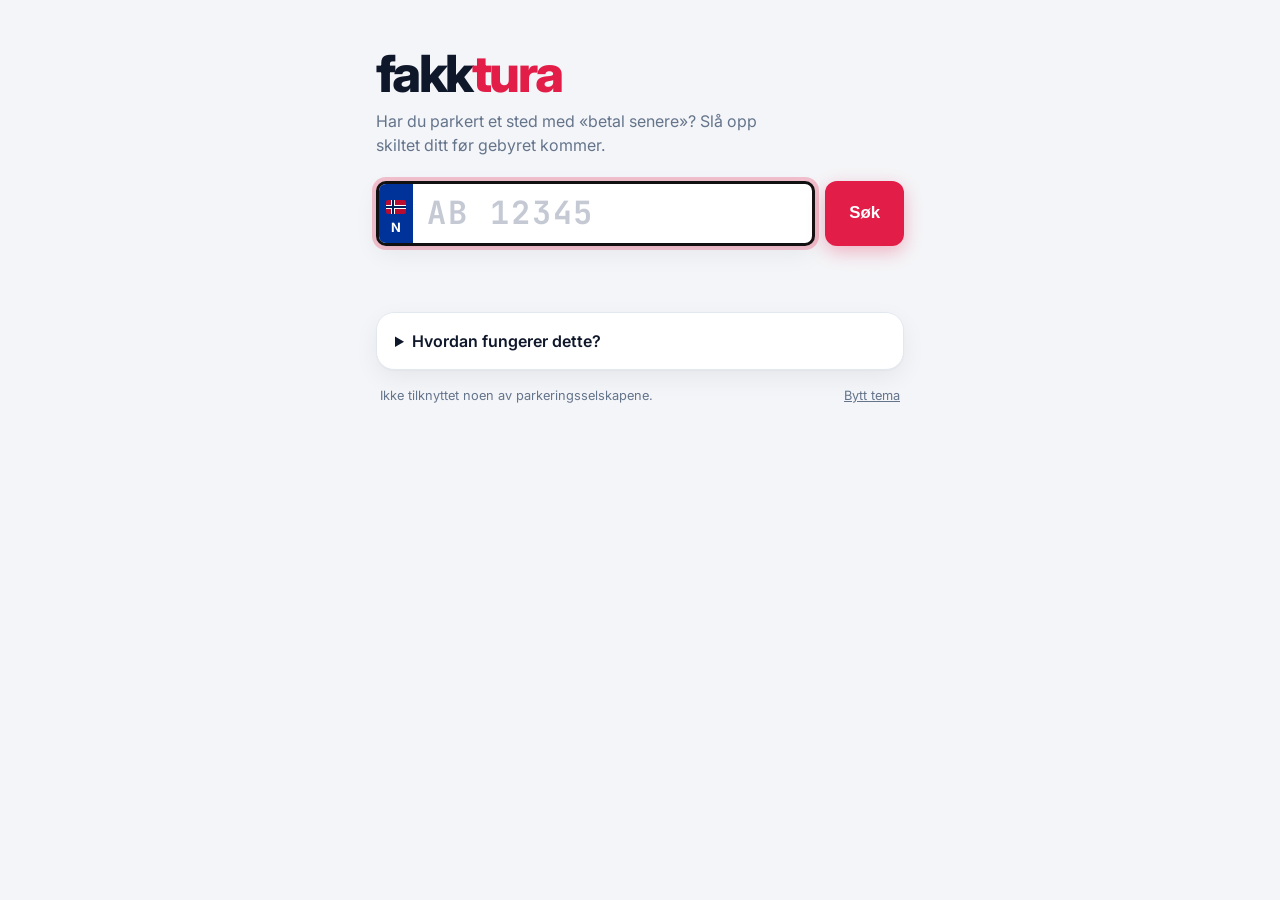
==== site/index.html @ 586b5e00 "Rebuild as static site on Cloudflare Pages Replace the Flask app with a static site (site/) and a Pa" ====
<!doctype html>
<html lang="nb">
<head>
  <meta charset="utf-8">
  <meta name="viewport" content="width=device-width, initial-scale=1">
  <title>Fakktura – sjekk ubetalt parkering</title>
  <meta name="description" content="Slå opp bilskiltet ditt hos norske parkeringsselskaper og betal før fakturagebyret kommer.">
  <meta name="theme-color" content="#0f172a">
  <link rel="icon" href="favicon.svg" type="image/svg+xml">
  <link rel="preconnect" href="https://fonts.googleapis.com">
  <link rel="preconnect" href="https://fonts.gstatic.com" crossorigin>
  <link href="https://fonts.googleapis.com/css2?family=Inter:wght@400;500;600;700;800&family=JetBrains+Mono:wght@700&display=swap" rel="stylesheet">
  <link rel="stylesheet" href="styles.css">
  <!-- Plain (non-module) scripts so the page also works when opened from disk (file://). -->
  <script defer src="config.js"></script>
  <script defer src="providers.js"></script>
  <script defer src="app.js"></script>
</head>
<body>
  <main class="shell">
    <header class="brand">
      <h1>fakk<span>tura</span></h1>
      <p>Har du parkert et sted med «betal senere»? Slå opp skiltet ditt før gebyret kommer.</p>
    </header>

    <form id="search" class="search" autocomplete="off" novalidate>
      <label class="plate" for="plate">
        <span class="plate__eu" aria-hidden="true"><span class="plate__flag"></span>N</span>
        <input id="plate" name="plate" inputmode="text" autocapitalize="characters" spellcheck="false"
               maxlength="9" placeholder="AB 12345" aria-label="Registreringsnummer" required>
      </label>
      <button id="go" type="submit" class="btn btn--primary">Søk</button>
    </form>
    <p id="hint" class="hint" role="status"></p>

    <ul id="recent" class="recent" aria-label="Siste søk"></ul>

    <section id="vehicle" class="vehicle" hidden aria-live="polite"></section>

    <section id="summary" class="summary" hidden aria-live="polite"></section>

    <ul id="results" class="results" aria-label="Parkeringsselskaper"></ul>

    <section class="about">
      <details>
        <summary>Hvordan fungerer dette?</summary>
        <p>Siden spør parkeringsselskapenes egne «betal uten app»-tjenester om det finnes ubetalte parkeringer for skiltet. Oppslaget gjøres fra nettleseren din, og skiltet lagres ikke noe sted utenom (valgfritt) i nettleseren din.</p>
        <p>Noen selskaper krever at du velger parkeringsplass før du kan søke. Disse får en lenke i stedet for et automatisk svar.</p>
        <p>Et «ingenting funnet» er ingen garanti: registreringer kan ta litt tid å dukke opp, og listen dekker ikke alle selskaper. Ved tvil, sjekk skiltene på plassen.</p>
      </details>
    </section>

    <footer class="foot">
      <span>Ikke tilknyttet noen av parkeringsselskapene.</span>
      <button id="theme" class="link" type="button">Bytt tema</button>
    </footer>
  </main>

  <template id="row">
    <li class="row" data-state="pending">
      <div class="row__main">
        <span class="row__name"></span>
        <span class="row__hint"></span>
      </div>
      <span class="row__status"><span class="spinner" aria-hidden="true"></span><span class="row__label">Søker…</span></span>
      <ul class="row__items" hidden></ul>
      <a class="row__action btn" target="_blank" rel="noopener noreferrer" hidden></a>
    </li>
  </template>
</body>
</html>
---- site/styles.css ----
:root {
  --bg: #f4f5f8;
  --surface: #ffffff;
  --surface-2: #eef0f4;
  --text: #0f172a;
  --muted: #64748b;
  --border: #e2e8f0;
  --accent: #e11d48;
  --accent-ink: #ffffff;
  --ok: #059669;
  --ok-bg: #ecfdf5;
  --bad: #e11d48;
  --bad-bg: #fff1f2;
  --warn: #b45309;
  --warn-bg: #fffbeb;
  --plate-blue: #003399;
  --shadow: 0 1px 2px rgb(15 23 42 / .04), 0 8px 24px rgb(15 23 42 / .06);
  --radius: 18px;
  color-scheme: light;
}

@media (prefers-color-scheme: dark) {
  :root:not([data-theme="light"]) {
    --bg: #0b1020;
    --surface: #131a2e;
    --surface-2: #1b2340;
    --text: #e5e9f5;
    --muted: #8b95b0;
    --border: #232c4a;
    --ok: #34d399;
    --ok-bg: rgb(52 211 153 / .1);
    --bad: #fb7185;
    --bad-bg: rgb(251 113 133 / .1);
    --warn: #fbbf24;
    --warn-bg: rgb(251 191 36 / .1);
    --shadow: 0 1px 2px rgb(0 0 0 / .3), 0 8px 24px rgb(0 0 0 / .25);
    color-scheme: dark;
  }
}
:root[data-theme="dark"] {
  --bg: #0b1020;
  --surface: #131a2e;
  --surface-2: #1b2340;
  --text: #e5e9f5;
  --muted: #8b95b0;
  --border: #232c4a;
  --ok: #34d399;
  --ok-bg: rgb(52 211 153 / .1);
  --bad: #fb7185;
  --bad-bg: rgb(251 113 133 / .1);
  --warn: #fbbf24;
  --warn-bg: rgb(251 191 36 / .1);
  --shadow: 0 1px 2px rgb(0 0 0 / .3), 0 8px 24px rgb(0 0 0 / .25);
  color-scheme: dark;
}

* { box-sizing: border-box; }
html { -webkit-text-size-adjust: 100%; }
body {
  margin: 0;
  background: var(--bg);
  color: var(--text);
  font: 16px/1.5 Inter, system-ui, -apple-system, "Segoe UI", sans-serif;
  -webkit-font-smoothing: antialiased;
}
[hidden] { display: none !important; }

.shell {
  max-width: 560px;
  margin: 0 auto;
  padding: 48px 16px 32px;
  display: flex;
  flex-direction: column;
  gap: 16px;
}

/* Brand */
.brand h1 {
  margin: 0;
  font-size: clamp(2.4rem, 9vw, 3.2rem);
  font-weight: 800;
  letter-spacing: -.05em;
  line-height: 1;
}
.brand h1 span { color: var(--accent); }
.brand p { margin: 10px 0 8px; color: var(--muted); max-width: 42ch; }

/* Search: input styled like a Norwegian licence plate */
.search { display: flex; gap: 10px; }
.plate {
  flex: 1;
  display: flex;
  align-items: stretch;
  min-width: 0;
  background: #fff;
  border: 3px solid #111;
  border-radius: 10px;
  overflow: hidden;
  box-shadow: var(--shadow);
  transition: box-shadow .15s, transform .15s;
}
.plate:focus-within { box-shadow: 0 0 0 4px rgb(225 29 72 / .25), var(--shadow); }
.plate__eu {
  display: flex;
  flex-direction: column;
  align-items: center;
  justify-content: flex-end;
  gap: 4px;
  width: 34px;
  padding: 6px 0 5px;
  background: var(--plate-blue);
  color: #fff;
  font-weight: 700;
  font-size: .8rem;
}
.plate__flag {
  width: 20px;
  height: 14px;
  border-radius: 2px;
  /* Norwegian flag */
  background:
    linear-gradient(90deg, transparent 6px, #00205b 6px 8px, transparent 8px),
    linear-gradient(0deg, transparent 6px, #00205b 6px 8px, transparent 8px),
    linear-gradient(90deg, transparent 5px, #fff 5px 9px, transparent 9px),
    linear-gradient(0deg, transparent 5px, #fff 5px 9px, transparent 9px),
    #ba0c2f;
}
.plate input {
  flex: 1;
  min-width: 0;
  border: 0;
  outline: 0;
  padding: 10px 14px;
  background: transparent;
  color: #111;
  font: 700 clamp(1.5rem, 7vw, 2rem)/1.2 "JetBrains Mono", ui-monospace, monospace;
  letter-spacing: .06em;
  text-transform: uppercase;
}
.plate input::placeholder { color: #c4c9d4; }

.btn {
  display: inline-flex;
  align-items: center;
  justify-content: center;
  gap: 6px;
  padding: 10px 16px;
  border: 1px solid var(--border);
  border-radius: 12px;
  background: var(--surface);
  color: var(--text);
  font: 600 .9rem/1 inherit;
  text-decoration: none;
  cursor: pointer;
  transition: transform .1s, background .15s, opacity .15s;
}
.btn:active { transform: scale(.97); }
.btn:disabled { opacity: .55; cursor: progress; }
.btn--primary {
  padding: 0 24px;
  border: 0;
  background: var(--accent);
  color: var(--accent-ink);
  font-size: 1.05rem;
  font-weight: 700;
  box-shadow: 0 6px 18px rgb(225 29 72 / .3);
}
.btn--primary:hover { background: #be123c; }
.btn--danger { background: var(--bad); border-color: transparent; color: #fff; }
.btn:focus-visible, .link:focus-visible, summary:focus-visible { outline: 3px solid rgb(225 29 72 / .45); outline-offset: 2px; }

.hint { margin: -6px 2px 0; min-height: 1.2em; font-size: .85rem; color: var(--warn); }

.recent { display: flex; flex-wrap: wrap; gap: 8px; margin: -4px 0 0; padding: 0; list-style: none; }
.recent:empty { display: none; }
.recent button {
  padding: 4px 10px;
  border: 1px solid var(--border);
  border-radius: 999px;
  background: var(--surface);
  color: var(--muted);
  font: 700 .8rem "JetBrains Mono", ui-monospace, monospace;
  cursor: pointer;
}
.recent button:hover { color: var(--text); }

/* Cards */
.vehicle, .summary, .row, .about {
  background: var(--surface);
  border: 1px solid var(--border);
  border-radius: var(--radius);
  box-shadow: var(--shadow);
}
.vehicle { display: flex; justify-content: space-between; align-items: center; gap: 12px; padding: 14px 18px; }
.vehicle small { display: block; color: var(--muted); font-size: .75rem; font-weight: 600; text-transform: uppercase; letter-spacing: .06em; }
.vehicle strong { font-size: 1.05rem; }
.vehicle .meta { color: var(--muted); font-size: .85rem; text-align: right; }

.summary { padding: 18px 20px; display: flex; gap: 14px; align-items: center; animation: rise .3s ease-out; }
.summary__icon {
  flex: none;
  display: grid;
  place-items: center;
  width: 42px;
  height: 42px;
  border-radius: 50%;
  font-size: 1.3rem;
  font-weight: 800;
}
.summary h2 { margin: 0; font-size: 1.1rem; }
.summary p { margin: 2px 0 0; color: var(--muted); font-size: .9rem; }
.summary[data-tone="ok"] .summary__icon { background: var(--ok-bg); color: var(--ok); }
.summary[data-tone="bad"] { border-color: var(--bad); }
.summary[data-tone="bad"] .summary__icon { background: var(--bad-bg); color: var(--bad); }
.summary[data-tone="warn"] .summary__icon { background: var(--warn-bg); color: var(--warn); }

/* Provider rows */
.results { display: flex; flex-direction: column; gap: 10px; margin: 0; padding: 0; list-style: none; }
.row {
  display: grid;
  grid-template-columns: 1fr auto;
  align-items: center;
  gap: 4px 12px;
  padding: 14px 18px;
  animation: rise .25s ease-out both;
}
.row__main { min-width: 0; }
.row__name { display: block; font-weight: 700; }
.row__hint { display: block; color: var(--muted); font-size: .8rem; }
.row__status {
  display: inline-flex;
  align-items: center;
  gap: 6px;
  padding: 4px 10px;
  border-radius: 999px;
  background: var(--surface-2);
  color: var(--muted);
  font-size: .78rem;
  font-weight: 700;
  white-space: nowrap;
}
.row__items, .row__action { grid-column: 1 / -1; }
.row__items { margin: 8px 0 0; padding: 0; list-style: none; display: flex; flex-direction: column; gap: 6px; }
.row__items li {
  display: flex;
  justify-content: space-between;
  gap: 12px;
  padding: 10px 12px;
  border-radius: 10px;
  background: var(--bad-bg);
  font-size: .88rem;
}
.row__items li span:first-child { min-width: 0; overflow-wrap: anywhere; }
.row__items li b { white-space: nowrap; }
.row__action { margin-top: 8px; justify-self: start; }

.row[data-state="clear"] .row__status { background: var(--ok-bg); color: var(--ok); }
.row[data-state="clear"] { opacity: .8; }
.row[data-state="found"] { border-color: var(--bad); }
.row[data-state="found"] .row__status { background: var(--bad); color: #fff; }
.row[data-state="error"] .row__status,
.row[data-state="manual"] .row__status { background: var(--warn-bg); color: var(--warn); }
.row[data-state="clear"] .spinner,
.row[data-state="found"] .spinner,
.row[data-state="error"] .spinner,
.row[data-state="manual"] .spinner { display: none; }

.spinner {
  width: 12px;
  height: 12px;
  border: 2px solid currentColor;
  border-right-color: transparent;
  border-radius: 50%;
  animation: spin .7s linear infinite;
}

/* About + footer */
.about { padding: 4px 18px; margin-top: 8px; }
.about summary { padding: 12px 0; font-weight: 600; cursor: pointer; }
.about p { margin: 0 0 12px; color: var(--muted); font-size: .9rem; }
.foot { display: flex; justify-content: space-between; gap: 12px; flex-wrap: wrap; color: var(--muted); font-size: .8rem; padding: 0 4px; }
.link { border: 0; background: none; padding: 0; color: inherit; font: inherit; text-decoration: underline; cursor: pointer; }

@keyframes spin { to { transform: rotate(360deg); } }
@keyframes rise { from { opacity: 0; transform: translateY(6px); } }

@media (max-width: 420px) {
  .shell { padding-top: 32px; }
  .btn--primary { padding: 0 16px; }
}

@media (prefers-reduced-motion: reduce) {
  *, *::before, *::after { animation-duration: .01ms !important; animation-iteration-count: 1 !important; transition: none !important; }
}
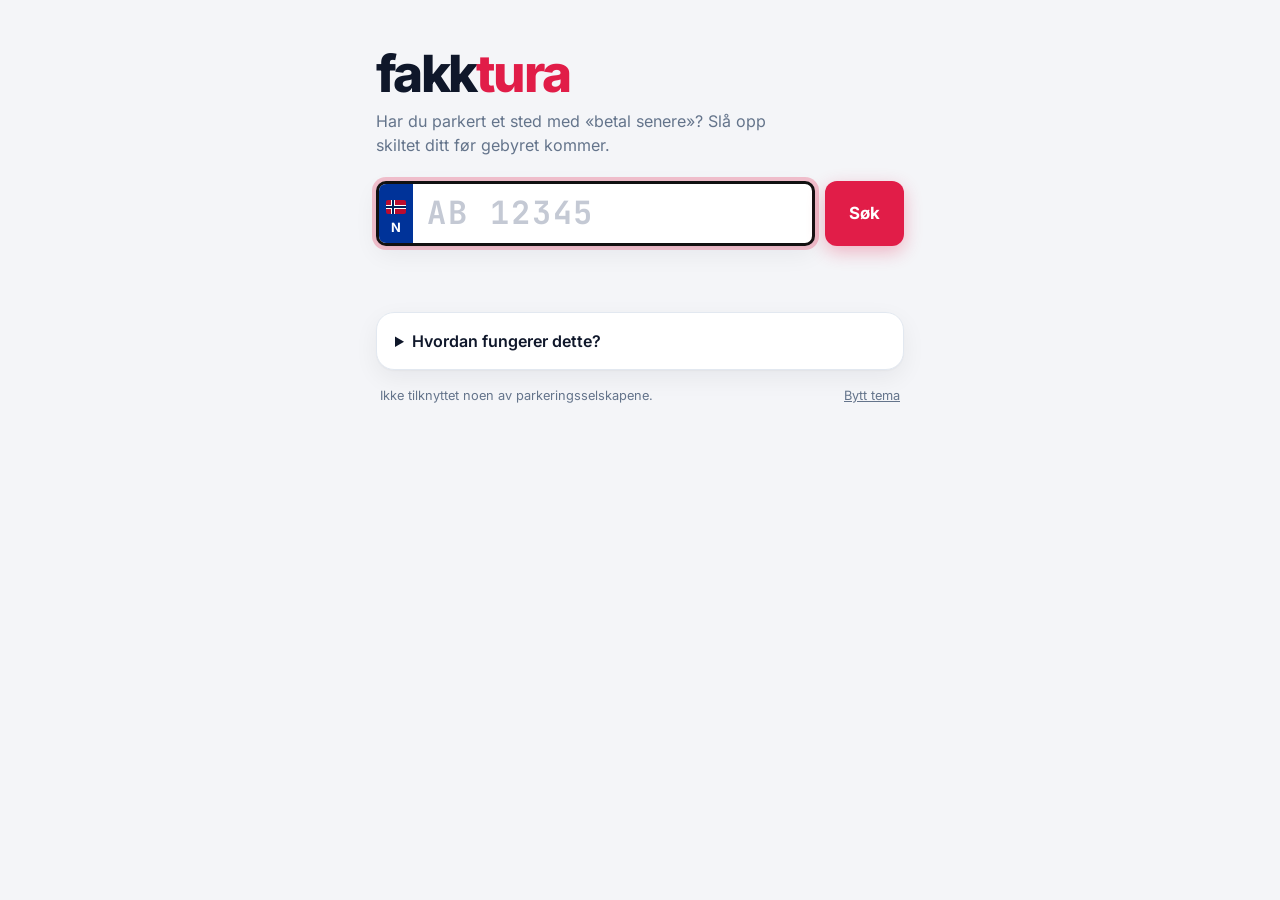
==== commit 4c624e56: "Make installable, add live TimePark/Parkly lookup and UI polish - Look up TimePark and Parkly automa" ====
--- a/site/index.html
+++ b/site/index.html
@@ -5,11 +5,30 @@
   <meta name="viewport" content="width=device-width, initial-scale=1">
   <title>Fakktura – sjekk ubetalt parkering</title>
   <meta name="description" content="Slå opp bilskiltet ditt hos norske parkeringsselskaper og betal før fakturagebyret kommer.">
-  <meta name="theme-color" content="#0f172a">
+  <meta name="theme-color" content="#0b1020">
   <link rel="icon" href="favicon.svg" type="image/svg+xml">
-  <link rel="preconnect" href="https://fonts.googleapis.com">
-  <link rel="preconnect" href="https://fonts.gstatic.com" crossorigin>
-  <link href="https://fonts.googleapis.com/css2?family=Inter:wght@400;500;600;700;800&family=JetBrains+Mono:wght@700&display=swap" rel="stylesheet">
+  <link rel="icon" href="icons/icon-192.png" type="image/png" sizes="192x192">
+  <link rel="apple-touch-icon" href="apple-touch-icon.png">
+  <link rel="manifest" href="manifest.webmanifest">
+  <meta name="apple-mobile-web-app-title" content="fakktura">
+  <meta name="mobile-web-app-capable" content="yes">
+  <meta name="apple-mobile-web-app-status-bar-style" content="black-translucent">
+
+  <!-- Link previews. og:url/og:image are made absolute on the server
+       (functions/index.js), since some apps require full URLs. -->
+  <meta property="og:type" content="website">
+  <meta property="og:site_name" content="fakktura">
+  <meta property="og:locale" content="nb_NO">
+  <meta property="og:title" content="fakktura – sjekk ubetalt parkering">
+  <meta property="og:description" content="Sjekk skiltet hos norske parkeringsselskaper – før fakturagebyret kommer.">
+  <meta property="og:url" content="/">
+  <meta property="og:image" content="/og.png">
+  <meta property="og:image:width" content="1200">
+  <meta property="og:image:height" content="630">
+  <meta property="og:image:alt" content="fakktura: sjekk skiltet før fakturagebyret kommer">
+  <meta name="twitter:card" content="summary_large_image">
+
+  <link rel="preload" href="fonts/inter-latin.woff2" as="font" type="font/woff2" crossorigin>
   <link rel="stylesheet" href="styles.css">
   <!-- Plain (non-module) scripts so the page also works when opened from disk (file://). -->
   <script defer src="config.js"></script>
@@ -40,11 +59,13 @@
     <section id="summary" class="summary" hidden aria-live="polite"></section>
 
     <ul id="results" class="results" aria-label="Parkeringsselskaper"></ul>
+    <p id="manual" class="local" hidden></p>
+    <p id="local" class="local" hidden></p>
 
     <section class="about">
       <details>
         <summary>Hvordan fungerer dette?</summary>
-        <p>Siden spør parkeringsselskapenes egne «betal uten app»-tjenester om det finnes ubetalte parkeringer for skiltet. Oppslaget gjøres fra nettleseren din, og skiltet lagres ikke noe sted utenom (valgfritt) i nettleseren din.</p>
+        <p>Nettsiden spør parkeringsselskapenes egne «betal uten app»-tjenester om det finnes ubetalte parkeringer for skiltet. Oppslaget gjøres fra nettleseren din, og skiltet lagres ikke noe sted utenom (valgfritt) i nettleseren din.</p>
         <p>Noen selskaper krever at du velger parkeringsplass før du kan søke. Disse får en lenke i stedet for et automatisk svar.</p>
         <p>Et «ingenting funnet» er ingen garanti: registreringer kan ta litt tid å dukke opp, og listen dekker ikke alle selskaper. Ved tvil, sjekk skiltene på plassen.</p>
       </details>
--- a/site/styles.css
+++ b/site/styles.css
@@ -1,3 +1,19 @@
+/* Self-hosted fonts (SIL OFL, see fonts/*-LICENSE.txt). Latin subset only. */
+@font-face {
+  font-family: Inter;
+  font-style: normal;
+  font-weight: 100 900;
+  font-display: swap;
+  src: url(fonts/inter-latin.woff2) format("woff2");
+}
+@font-face {
+  font-family: "JetBrains Mono";
+  font-style: normal;
+  font-weight: 700;
+  font-display: swap;
+  src: url(fonts/jetbrains-mono-700-latin.woff2) format("woff2");
+}
+
 :root {
   --bg: #f4f5f8;
   --surface: #ffffff;
@@ -149,7 +165,10 @@
   border-radius: 12px;
   background: var(--surface);
   color: var(--text);
-  font: 600 .9rem/1 inherit;
+  font: inherit;
+  font-size: .9rem;
+  font-weight: 600;
+  line-height: 1;
   text-decoration: none;
   cursor: pointer;
   transition: transform .1s, background .15s, opacity .15s;
@@ -274,6 +293,10 @@
   animation: spin .7s linear infinite;
 }
 
+.local { margin: -4px 4px 0; color: var(--muted); font-size: .8rem; }
+.local a { color: var(--text); font-weight: 600; }
+.nowrap { white-space: nowrap; }
+
 /* About + footer */
 .about { padding: 4px 18px; margin-top: 8px; }
 .about summary { padding: 12px 0; font-weight: 600; cursor: pointer; }
